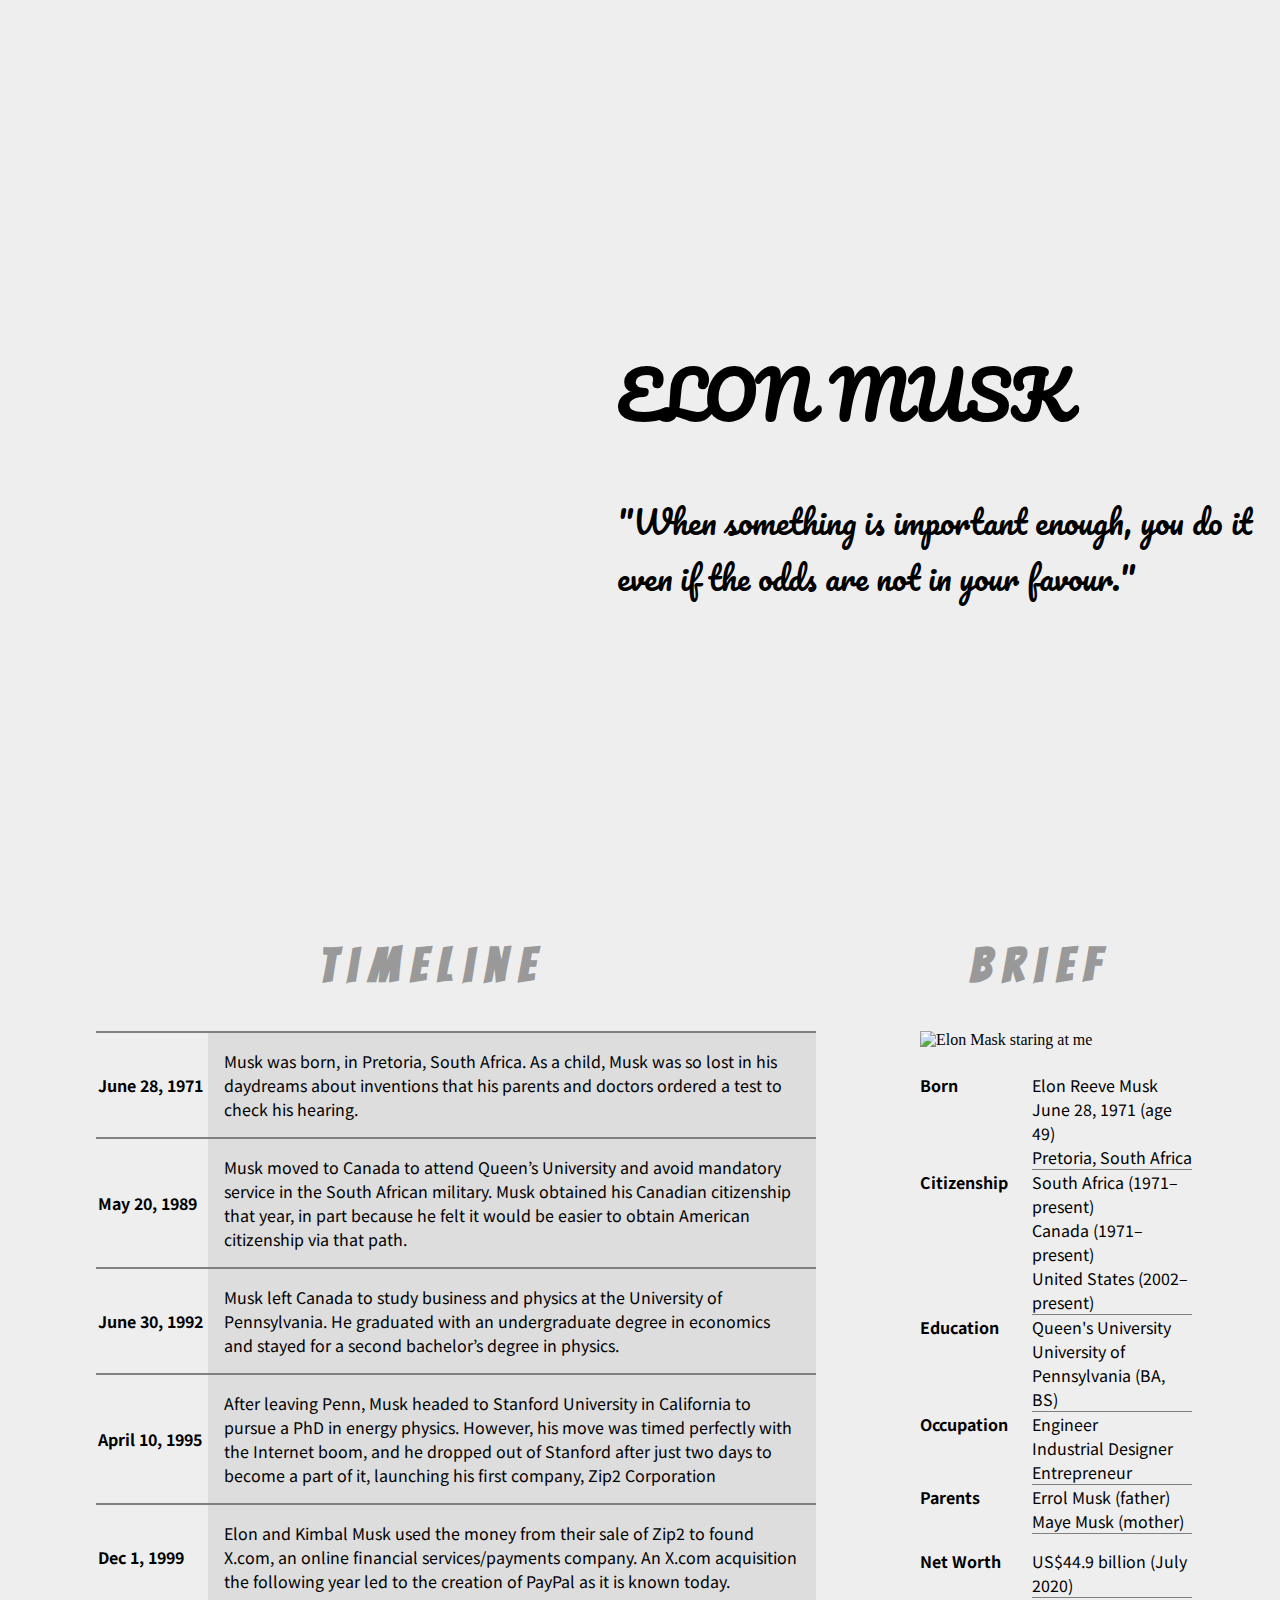
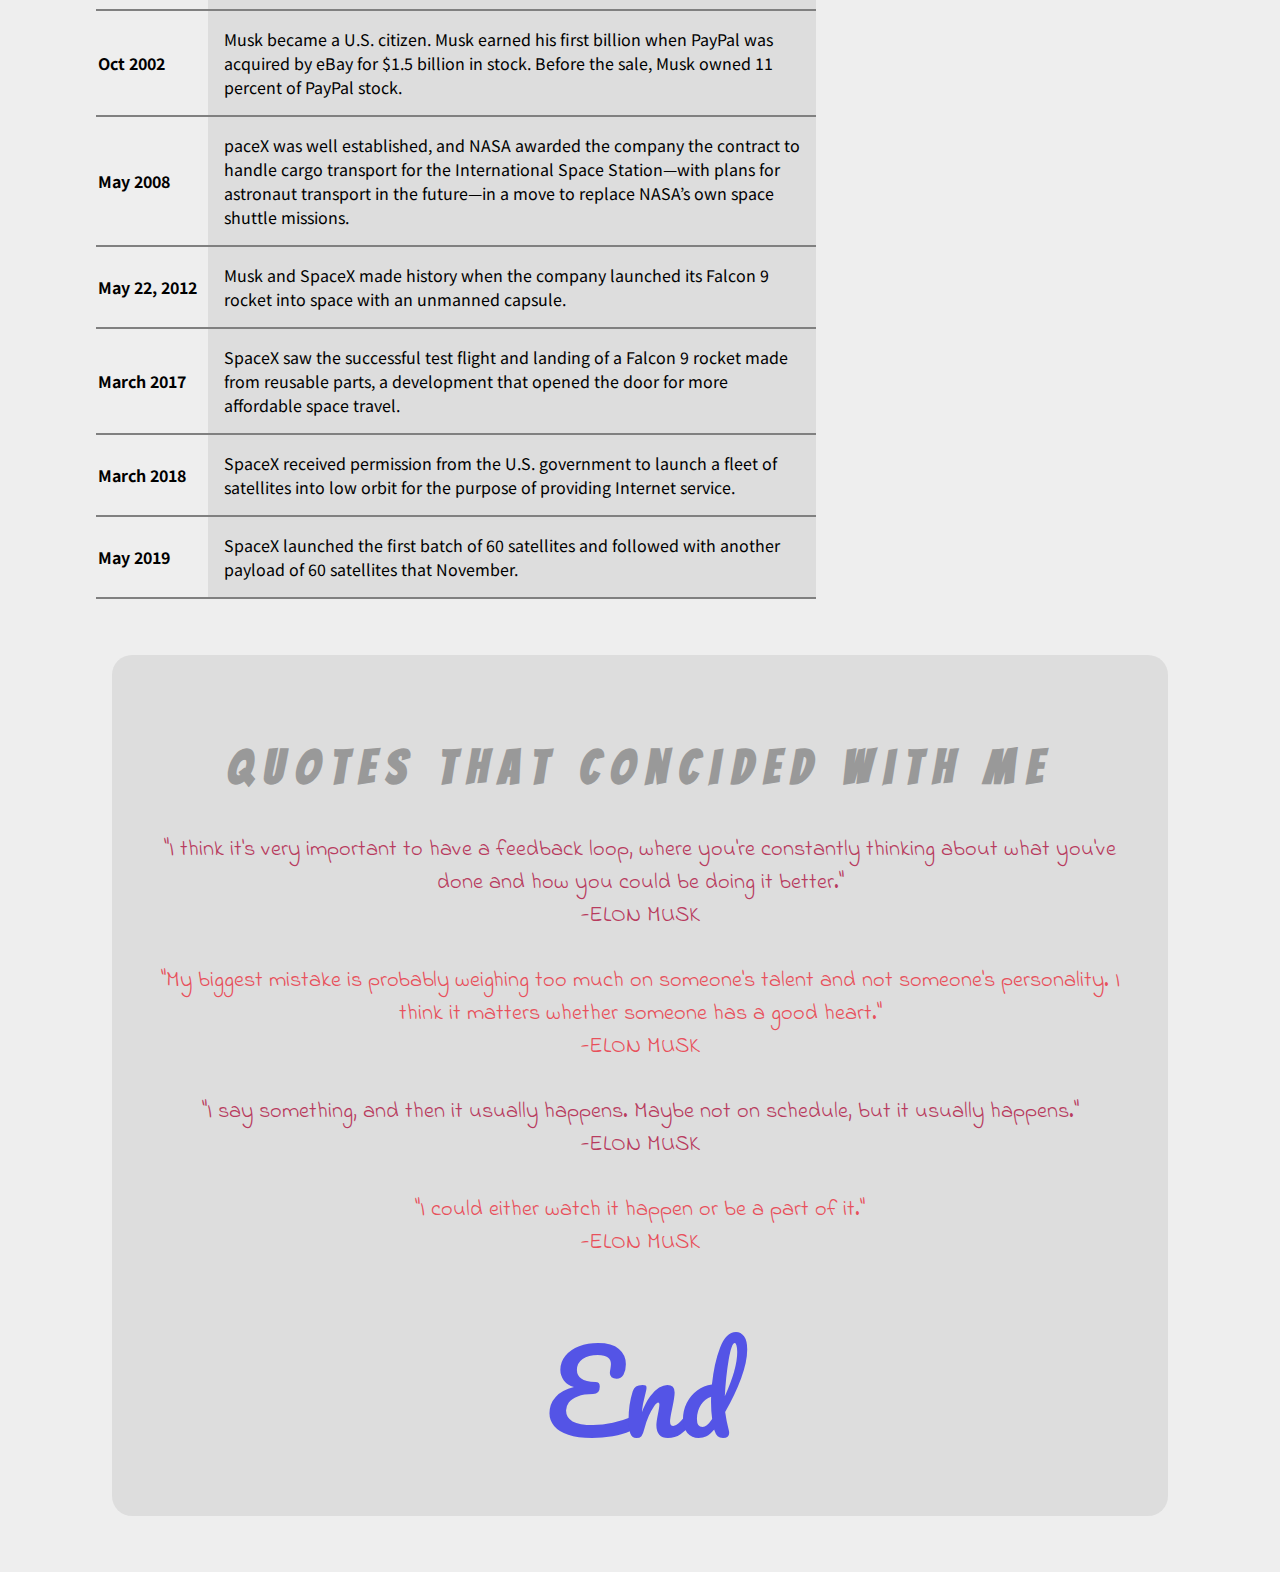
==== tribute/tribute.html @ 7b69407e "initial commit" ====
<!DOCTYPE html>
<html lang="en">

<head>
    <meta charset="UTF-8">
    <meta name="viewport" content="width=device-width, initial-scale=1.0">
    <title>Elon Musk</title>
    <link href="https://fonts.googleapis.com/css2?family=Noto+Sans+JP:wght@100;900&display=swap" rel="stylesheet">
    <link href="https://fonts.googleapis.com/css2?family=Bangers&family=Indie+Flower&family=Pacifico&display=swap"
        rel="stylesheet">
    <link rel="stylesheet" href="tribute.css">
</head>

<body>
    <div class="container">
        <header>
            <div class="header">
            </div>

            <div class="quote1">
                <h1>ELON MUSK</h1>
                "When something is important enough, you do it even if the odds are not in your favour."
            </div>
        </header>









        <div class="content">
            <main>
                <h2>TimeLine</h2>
                <div id="main-content">
                    <div class="container-info">
                        <div class="date">June 28, 1971</div>
                        <div class="detail">Musk was born, in Pretoria, South Africa. As a child, Musk was so lost in his daydreams about inventions that his parents and doctors ordered a test to check his hearing. </div>
                    </div>
                    <div class="container-info">
                        <div class="date">May 20, 1989</div>
                        <div class="detail">Musk moved to Canada to attend Queen’s University and avoid mandatory service in the South African military. Musk obtained his Canadian citizenship that year, in part because he felt it would be easier to obtain American citizenship via that path. </div>
                    </div>
                    <div class="container-info">
                        <div class="date">June 30, 1992</div>
                        <div class="detail">Musk left Canada to study business and physics at the University of Pennsylvania. He graduated with an undergraduate degree in economics and stayed for a second bachelor’s degree in physics. </div>
                    </div>
                    <div class="container-info">
                        <div class="date">April 10, 1995</div>
                        <div class="detail">After leaving Penn, Musk headed to Stanford University in California to pursue a PhD in energy physics. However, his move was timed perfectly with the Internet boom, and he dropped out of Stanford after just two days to become a part of it, launching his first company, Zip2 Corporation</div>
                    </div>
                    <div class="container-info">
                        <div class="date">Dec 1, 1999</div>
                        <div class="detail">Elon and Kimbal Musk used the money from their sale of Zip2 to found X.com, an online financial services/payments company. An X.com acquisition the following year led to the creation of PayPal as it is known today. </div>
                    </div>
                    <div class="container-info">
                        <div class="date">Oct 2002</div>
                        <div class="detail">Musk became a U.S. citizen. Musk earned his first billion when PayPal was acquired by eBay for $1.5 billion in stock. Before the sale, Musk owned 11 percent of PayPal stock. </div>
                    </div>
                    <div class="container-info">
                        <div class="date">May 2008</div>
                        <div class="detail">paceX was well established, and NASA awarded the company the contract to handle cargo transport for the International Space Station—with plans for astronaut transport in the future—in a move to replace NASA’s own space shuttle missions. </div>
                    </div>
                    <div class="container-info">
                        <div class="date">May 22, 2012</div>
                        <div class="detail">Musk and SpaceX made history when the company launched its Falcon 9 rocket into space with an unmanned capsule.  </div>
                    </div>
                    <div class="container-info">
                        <div class="date">March 2017</div>
                        <div class="detail">SpaceX saw the successful test flight and landing of a Falcon 9 rocket made from reusable parts, a development that opened the door for more affordable space travel. </div>
                    </div>
                    <div class="container-info">
                        <div class="date">March 2018</div>
                        <div class="detail">SpaceX received permission from the U.S. government to launch a fleet of satellites into low orbit for the purpose of providing Internet service. </div>
                    </div>
                    <div class="container-info">
                        <div class="date">May 2019 </div>
                        <div class="detail">SpaceX launched the first batch of 60 satellites and followed with another payload of 60 satellites that November.  </div>
                    </div>
                </div>
            </main>

            <sidebar>
                <h2>Brief</h2>
                <img src="/img/Elon_musk_sidebar.jpg" alt="Elon Mask staring at me">
                <div class="container-info-side">
                    <div class="title">
                        Born
                    </div>
                    <div class="info">
                        <div>Elon Reeve Musk</div>
                        <div>June 28, 1971 (age 49)</div>
                        <div>Pretoria, South Africa</div>
                    </div>
                </div>
                <div class="container-info-side">
                    <div class="title">
                        Citizenship
                    </div>
                    <div class="info">
                        <div>South Africa (1971–present)</div>
                        <div>Canada (1971–present)</div>
                        <div>United States (2002–present)</div>
                    </div>
                </div>
                <div class="container-info-side">
                    <div class="title">
                        Education
                    </div>
                    <div class="info">
                        <div>Queen's University</div>
                        <div>University of Pennsylvania (BA, BS)</div>
                    </div>
                </div>
                <div class="container-info-side">
                    <div class="title">
                        Occupation
                    </div>
                    <div class="info">
                        <div>Engineer</div>
                        <div>Industrial Designer</div>
                        <div>Entrepreneur</div>
                    </div>
                </div>
                <div class="container-info-side">
                    <div class="title">
                        Parents
                    </div>
                    <div class="info">
                        <div>Errol Musk (father)</div>
                        <div>Maye Musk (mother)
                        </div>
                    </div>
                </div>
                <div class="container-info-side">
                    <div class="title">
                        Net Worth
                    </div>
                    <div class="info">
                        <div>US$44.9 billion (July 2020)</div>
                    </div>
                </div>
            </sidebar>
        </div>




















        <footer>
            <h2 class="footer-header">Quotes That Concided With Me</h2>
            <p class="footer-item quote quote2">"I think it's very important to have a feedback loop, where you're
                constantly thinking about what you've done and how you could be doing it better." <br><span>-ELON
                    MUSK</span>
            </p>
            <p class="footer-item quote quote3">"My biggest mistake is probably weighing too much on someone's talent
                and not someone's personality. I think it matters whether someone has a good heart." <br><span>-ELON
                    MUSK</span>
            </p>
            <p class="footer-item quote quote4">"I say something, and then it usually happens. Maybe not on schedule,
                but it usually happens." <br><span>-ELON MUSK</span>
            </p>
            <p class="footer-item quote quote5">"I could either watch it happen or be a part of it." <br><span>-ELON
                    MUSK</span>
            </p>
            <p class="footer-item">End</p>
        </footer>
    </div>

</body>

</html>
---- tribute/tribute.css ----
:root {
    --background-body: #eee;
    --quote1: 'Pacifico', cursive;
    --quote3: #e8505b;
    --quote2: #b83b5e;
    --heading: 'Bangers', cursive;
    --quote: 'Indie Flower', cursive;
    --text-main-date:'Noto Sans JP', sans-serif;
}

/* --------------------------------   tags css  ----------------------------------- */

body {
    padding: 0;
    margin: 0;
    box-sizing: border-box;
    background-color: var(--background-body);
}

header {
    height: 100vh;
    display: flex;
}

main {
    border: var(--borderForComponents);
    display: flex;
    flex-direction: column;
    width: 60%;
    padding-right: 2rem;
}

sidebar {
    width: 30%;
    border: var(--borderForComponents);
    border-radius: 15px;
    display: flex;
    flex-direction: column;
    align-items: center;
}

footer {
    margin: 3.5rem auto;
    padding: 3rem;
    border-radius: 20px;
    width: 60rem;
    background: #ddd;
    height: 85vh;
}

h2 {
    text-align: center;
    font-family: var(--heading);
    letter-spacing: 0.7rem;
    font-size: 3rem;
    color: #999;
}

/* --------------------------------  tags css  ----------------------------------- */

/* --------------------------------   Header   ----------------------------------- */

.header {
    background: url("/img/Elon_musk_main.jpg");
    width: 50rem;
    min-width: 20;
    background-size: cover;
    border-radius: 30px;
    background-repeat: no-repeat;
    background-position: center;
    filter: grayscale(100);
    margin: 2rem;
}

.quote1 {
    font-family: var(--quote1);
    width: 60rem;
    font-size: 2rem;
    margin: auto;
    text-align: start;
}

/* --------------------------------   Header   ----------------------------------- */

/* --------------------------------    div content   ----------------------------------- */

.content {
    display: flex;
    justify-content: center;
}

/* --------------------------------    div content   ----------------------------------- */

/* --------------------------------    main   ----------------------------------- */

#main-content {
    margin-left: 3rem;
}

.container-info {
    display: flex;
    justify-content: center;
    border-top: 2px solid grey;
    min-height: 50px;
}

.container-info .date {
    margin: auto;
    width: 15%;
    font-family: var(--text-main-date);
    font-weight: bold;
}

.container-info .detail {
    background: #ddd;
    padding: 1rem;
    width: 80%;
    font-family: var(--text-main-date);
}

#main-content:last-child {
    border-bottom: 2px solid grey;
}

/* --------------------------------    main   ----------------------------------- */

/* --------------------------------   sidebar ----------------------------------- */

sidebar img {
    width: 15rem;
    margin: 0 auto;
    padding: 0 1rem 1.5rem;
    border-radius: 5px;
}

.container-info-side {
    padding-left: 2rem;
    display: flex;
}

.container-info-side .title {
    width: 6rem;
    min-height: 4rem;
    padding-right: 1rem;
    font-family: var(--text-main-date);
    font-weight: bold;
}

.container-info-side .info {
    width: 10rem;
    min-height: 4rem;
    font-family: var(--text-main-date);
}

.container-info-side .info div:last-child{
    border-bottom: 1px solid grey;
}

/* --------------------------------  sidebar  ----------------------------------- */

/* --------------------------------  footer  ----------------------------------- */

footer .footer-item {
    text-align: center;
}

.quote {
    font-family: var(--quote);
    width: 60rem;
    font-size: 1.4rem;
    margin: 2rem auto;
    text-align: center;
}

.quote2, .quote4 {
    color: var(--quote2)
}

.quote3, .quote5 {
    color: var(--quote3);
}

footer p:last-child {
    font-size: 7rem;
    font-family: var(--quote1);
    margin: auto;
    color: rgb(84, 84, 230)
}

/* --------------------------------  footer  ----------------------------------- */

/* ----------------------------------media queries----------------------------------------- */

/* ----------------------------------media queries----------------------------------------- */
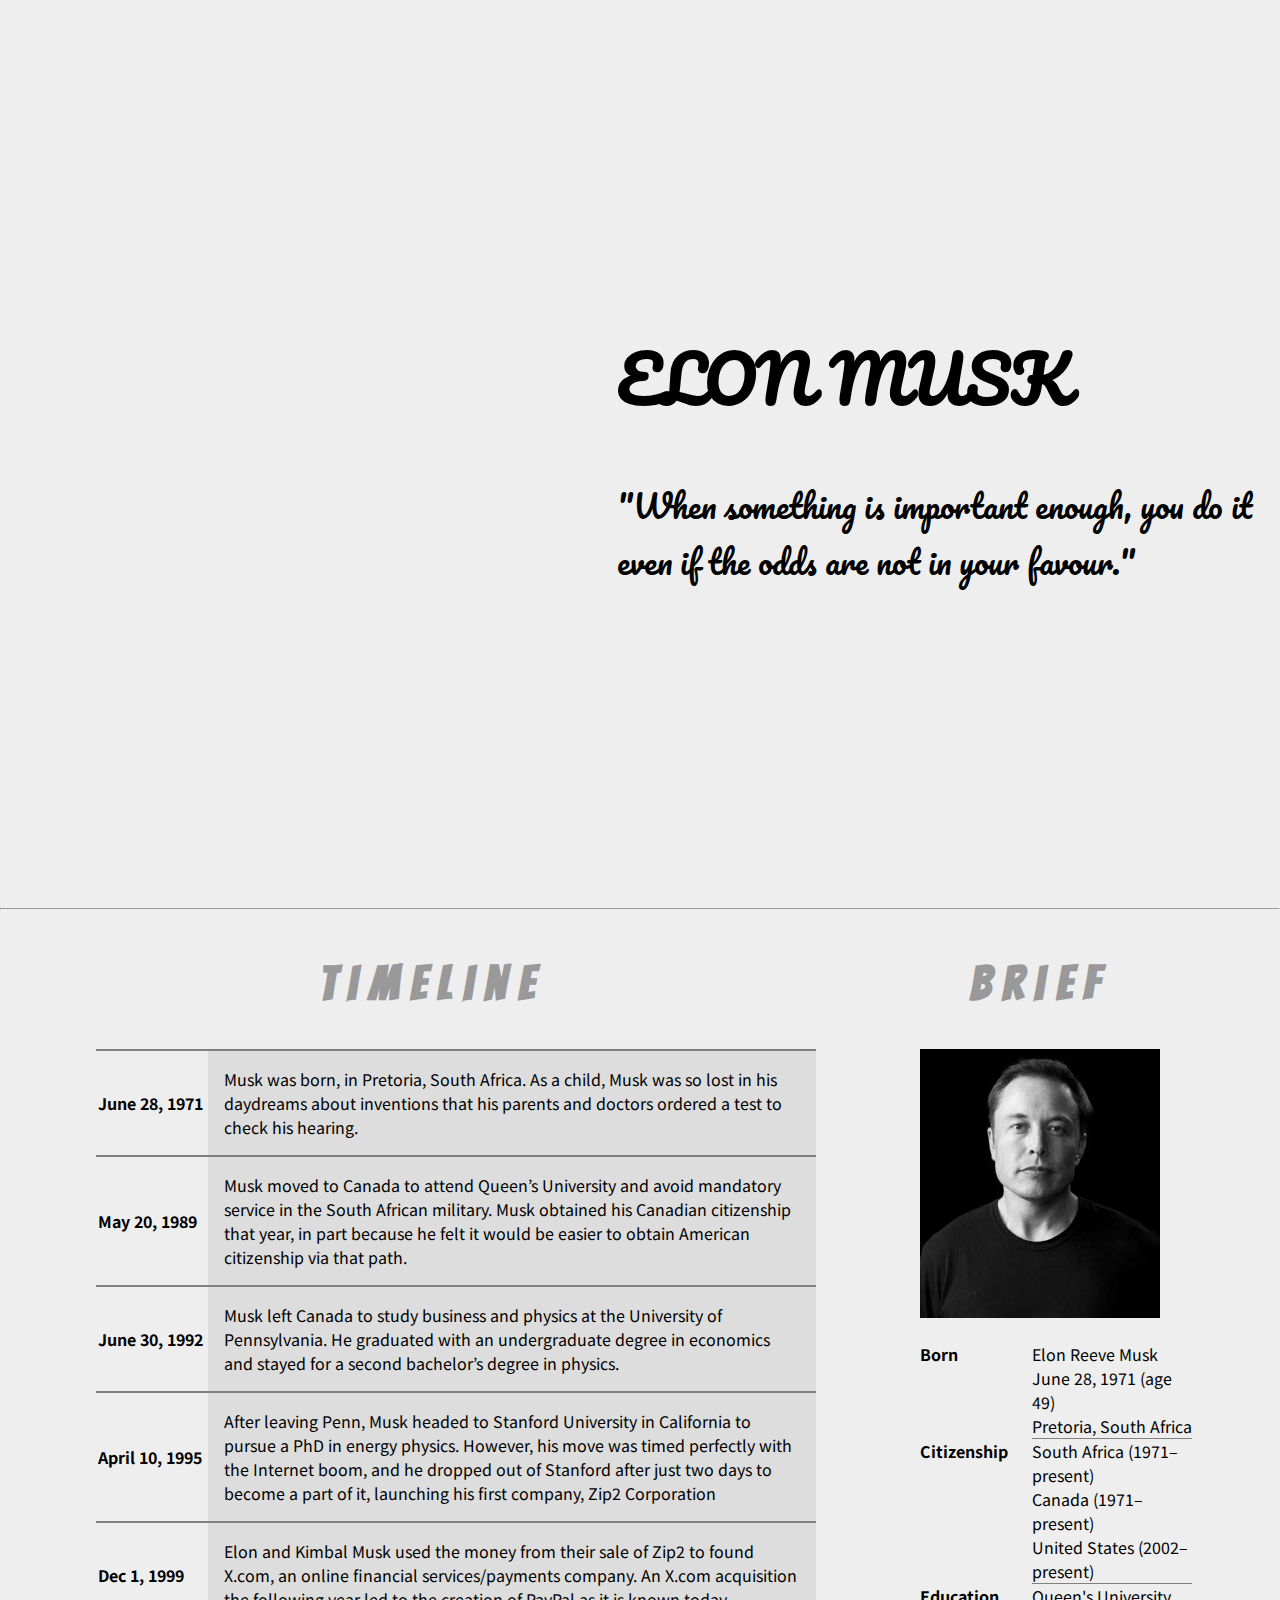
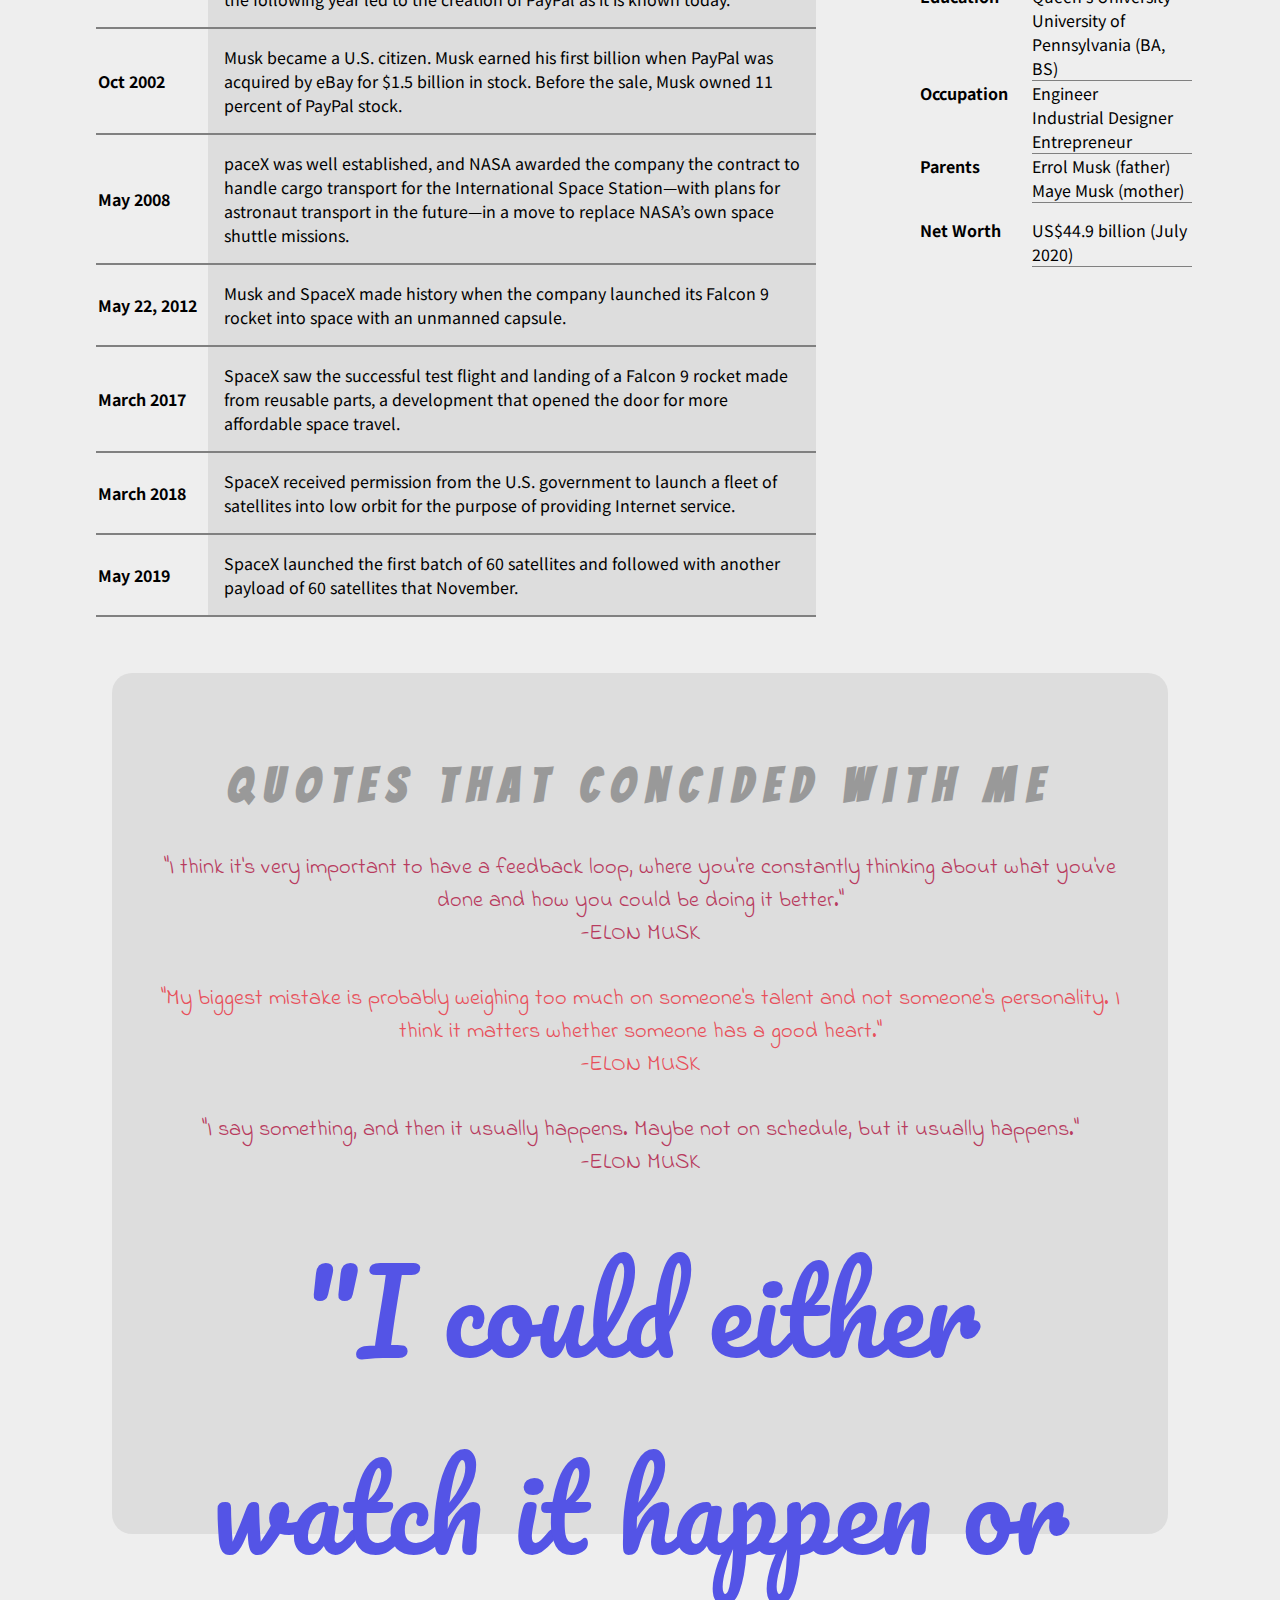
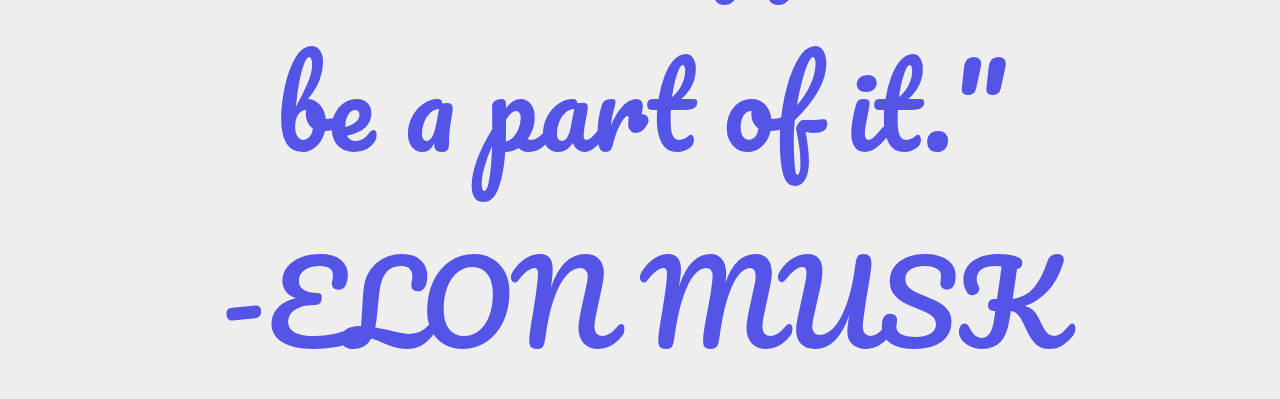
==== commit fc54e412: "added comments and removed spacing" ====
--- a/tribute/tribute.html
+++ b/tribute/tribute.html
@@ -5,9 +5,11 @@
     <meta charset="UTF-8">
     <meta name="viewport" content="width=device-width, initial-scale=1.0">
     <title>Elon Musk</title>
+    <!-- style link to fonts noto sans, bangers, indie flower and pacifico -->
     <link href="https://fonts.googleapis.com/css2?family=Noto+Sans+JP:wght@100;900&display=swap" rel="stylesheet">
     <link href="https://fonts.googleapis.com/css2?family=Bangers&family=Indie+Flower&family=Pacifico&display=swap"
         rel="stylesheet">
+    <!-- my style sheet -->
     <link rel="stylesheet" href="tribute.css">
 </head>
 
@@ -19,18 +21,11 @@
 
             <div class="quote1">
                 <h1>ELON MUSK</h1>
-                "When something is important enough, you do it even if the odds are not in your favour."
+               <p> "When something is important enough, you do it even if the odds are not in your favour."</p>
             </div>
         </header>
-
-
-
-
-
-
-
-
-
+<hr>
+<!--.......................Main content.....................-->
         <div class="content">
             <main>
                 <h2>TimeLine</h2>
@@ -81,10 +76,10 @@
                     </div>
                 </div>
             </main>
-
+<!--.......................Sidebar here.....................-->
             <sidebar>
                 <h2>Brief</h2>
-                <img src="/img/Elon_musk_sidebar.jpg" alt="Elon Mask staring at me">
+                <img src="./img/Elon_musk_sidebar.jpg" alt="Elon Mask staring at me">
                 <div class="container-info-side">
                     <div class="title">
                         Born
@@ -144,26 +139,7 @@
                 </div>
             </sidebar>
         </div>
-
-
-
-
-
-
-
-
-
-
-
-
-
-
-
-
-
-
-
-
+<!--.......................Footer here.....................-->
         <footer>
             <h2 class="footer-header">Quotes That Concided With Me</h2>
             <p class="footer-item quote quote2">"I think it's very important to have a feedback loop, where you're
@@ -180,7 +156,6 @@
             <p class="footer-item quote quote5">"I could either watch it happen or be a part of it." <br><span>-ELON
                     MUSK</span>
             </p>
-            <p class="footer-item">End</p>
         </footer>
     </div>
 
